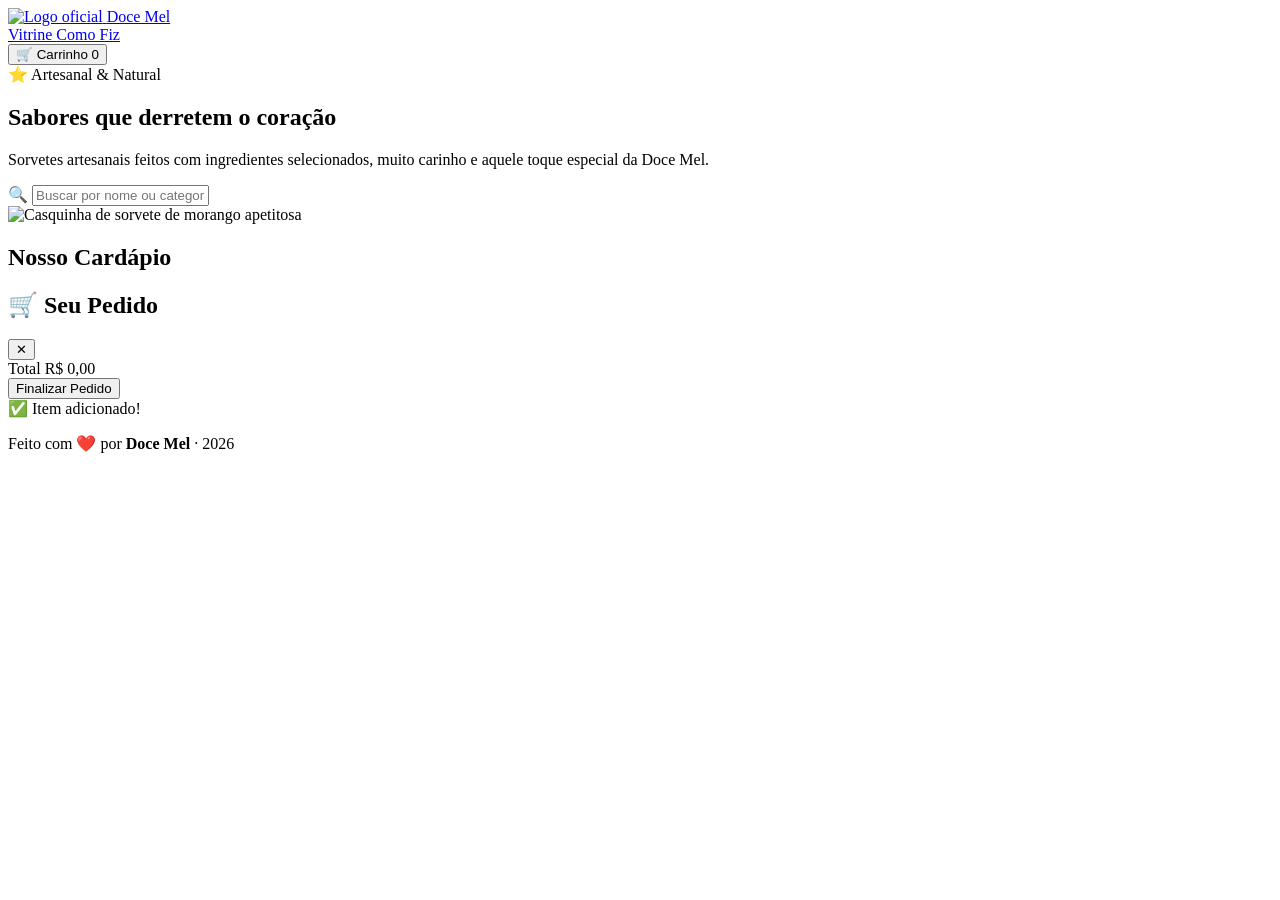
==== index.html @ 86a4ae75 "feature/ index html base do projeto de e-commerce da sorveteria" ====
<!DOCTYPE html>
<html lang="pt-BR">

<head>
  <meta charset="UTF-8" />
  <meta name="viewport" content="width=device-width, initial-scale=1.0" />

  <!-- SEO Meta Tags -->
  <title>Doce Mel — Sorveteria Artesanal | Sabores que Encantam</title>
  <meta name="description"
    content="Descubra os sorvetes artesanais da Doce Mel. Casquinhas, sundaes, milkshakes e muito mais. Feitos com ingredientes selecionados e muito carinho." />
  <meta name="keywords" content="sorveteria, sorvete artesanal, doce mel, casquinha, sundae, milkshake, picolé" />
  <meta name="author" content="Doce Mel Sorveteria" />

  <!-- Open Graph -->
  <meta property="og:title" content="Doce Mel — Sorveteria Artesanal" />
  <meta property="og:description" content="Sorvetes artesanais feitos com amor. Conheça nosso cardápio!" />
  <meta property="og:type" content="website" />

  <!-- Favicon -->
  <link rel="icon"
    href="data:image/svg+xml,<svg xmlns='http://www.w3.org/2000/svg' viewBox='0 0 100 100'><text y='.9em' font-size='90'>🍦</text></svg>" />

  <!-- Folha de estilos -->
  <link rel="stylesheet" href="style.css" />
</head>

<body>
  <!-- ========================================================
       HEADER — Branco puro, nav em texto simples, CTA destacado
       ======================================================== -->
  <header class="header" id="header">
    <div class="header__container">
      <!-- Logo vermelho bold -->
      <a href="index.html" class="header__logo" id="logo">
        <span class="header__logo-icon">
          <img src="images/Logo.png" alt="Logo oficial" class="header__logo-image" />
        </span>
        Doce Mel
      </a>

      <!-- Nav + Carrinho -->
      <div class="header__right">
        <nav class="header__nav" id="main-nav" aria-label="Navegação principal">
          <a href="index.html" class="header__nav-link header__nav-link--active" id="nav-vitrine">
            Vitrine
          </a>
          <a href="como-fiz.html" class="header__nav-link" id="nav-como-fiz">
            Como Fiz
          </a>
        </nav>

        <!-- Botão do carrinho como principal CTA (Estilo Outline) -->
        <button class="cart-btn" id="cart-btn" aria-label="Abrir carrinho de compras">
          <span class="cart-btn__icon">🛒</span>
          <span>Carrinho</span>
          <span class="cart-btn__badge" id="cart-badge">0</span>
        </button>
      </div>
    </div>
  </header>

  <main>
    <!-- ========================================================
         HERO — Split Layout, Título todo vermelho, Foco no Produto
         ======================================================== -->
    <section class="hero" id="hero">
      <div class="hero__content">
        <div class="hero__badge">
          ⭐ Artesanal & Natural
        </div>

        <!-- Título principal totalmente vermelho (Contraste alto) -->
        <h1 class="hero__titulo">
          Sabores que derretem o coração
        </h1>

        <p class="hero__subtitulo">
          Sorvetes artesanais feitos com ingredientes selecionados,
          muito carinho e aquele toque especial da Doce Mel.
        </p>
        
        <!-- BUSCA movida para a Hero Section (à esquerda) -->
        <div class="busca__wrapper">
          <span class="busca__icone" aria-hidden="true">🔍</span>
          <input
            type="text"
            id="search-input"
            class="busca__input"
            placeholder="Buscar por nome ou categoria..."
            aria-label="Buscar produtos por nome ou categoria"
            autocomplete="off"
          />
        </div>
      </div>
      
      <!-- Área visual da direita (PNG Transparente de Alta Qualidade) -->
      <div class="hero__image-container">
        <img 
          src="images/casquinhaBase.jpg" 
          alt="Casquinha de sorvete de morango apetitosa" 
          class="hero__image"
        />
      </div>
    </section>

    <!-- ========================================================
         PRODUTOS — Grid dinâmico (JS injeta aqui)
         ======================================================== -->
    <section class="produtos" id="products-section">
      <h2 class="produtos__titulo-secao">
        Nosso <span>Cardápio</span>
      </h2>
      <div id="products-grid">
        <!-- Produtos injetados pelo script.js -->
      </div>
    </section>
  </main>

  <!-- ========================================================
       CARRINHO LATERAL (Drawer)
       ======================================================== -->
  <div class="cart-overlay" id="cart-overlay"></div>

  <aside class="cart-drawer" id="cart-drawer" aria-label="Carrinho de compras">
    <div class="cart-drawer__header">
      <h2 class="cart-drawer__titulo">🛒 Seu Pedido</h2>
      <button class="cart-drawer__fechar" id="cart-close" aria-label="Fechar carrinho">✕</button>
    </div>

    <div class="cart-drawer__items" id="cart-items"></div>

    <div class="cart-drawer__footer" id="cart-footer">
      <div class="cart-drawer__total">
        <span class="cart-drawer__total-label">Total</span>
        <span class="cart-drawer__total-valor" id="cart-total">R$ 0,00</span>
      </div>
      <button class="cart-drawer__checkout" id="cart-checkout">
        Finalizar Pedido
      </button>
    </div>
  </aside>

  <!-- Toast -->
  <div class="toast" id="toast" aria-live="polite">
    <span class="toast__emoji">✅</span>
    <span id="toast-message">Item adicionado!</span>
  </div>

  <!-- ========================================================
       FOOTER
       ======================================================== -->
  <footer class="footer" id="footer">
    <p class="footer__texto">
      Feito com <span class="footer__emoji">❤️</span> por
      <strong>Doce Mel</strong> · 2026
    </p>
  </footer>

  <script src="script.js" defer></script>
</body>

</html>
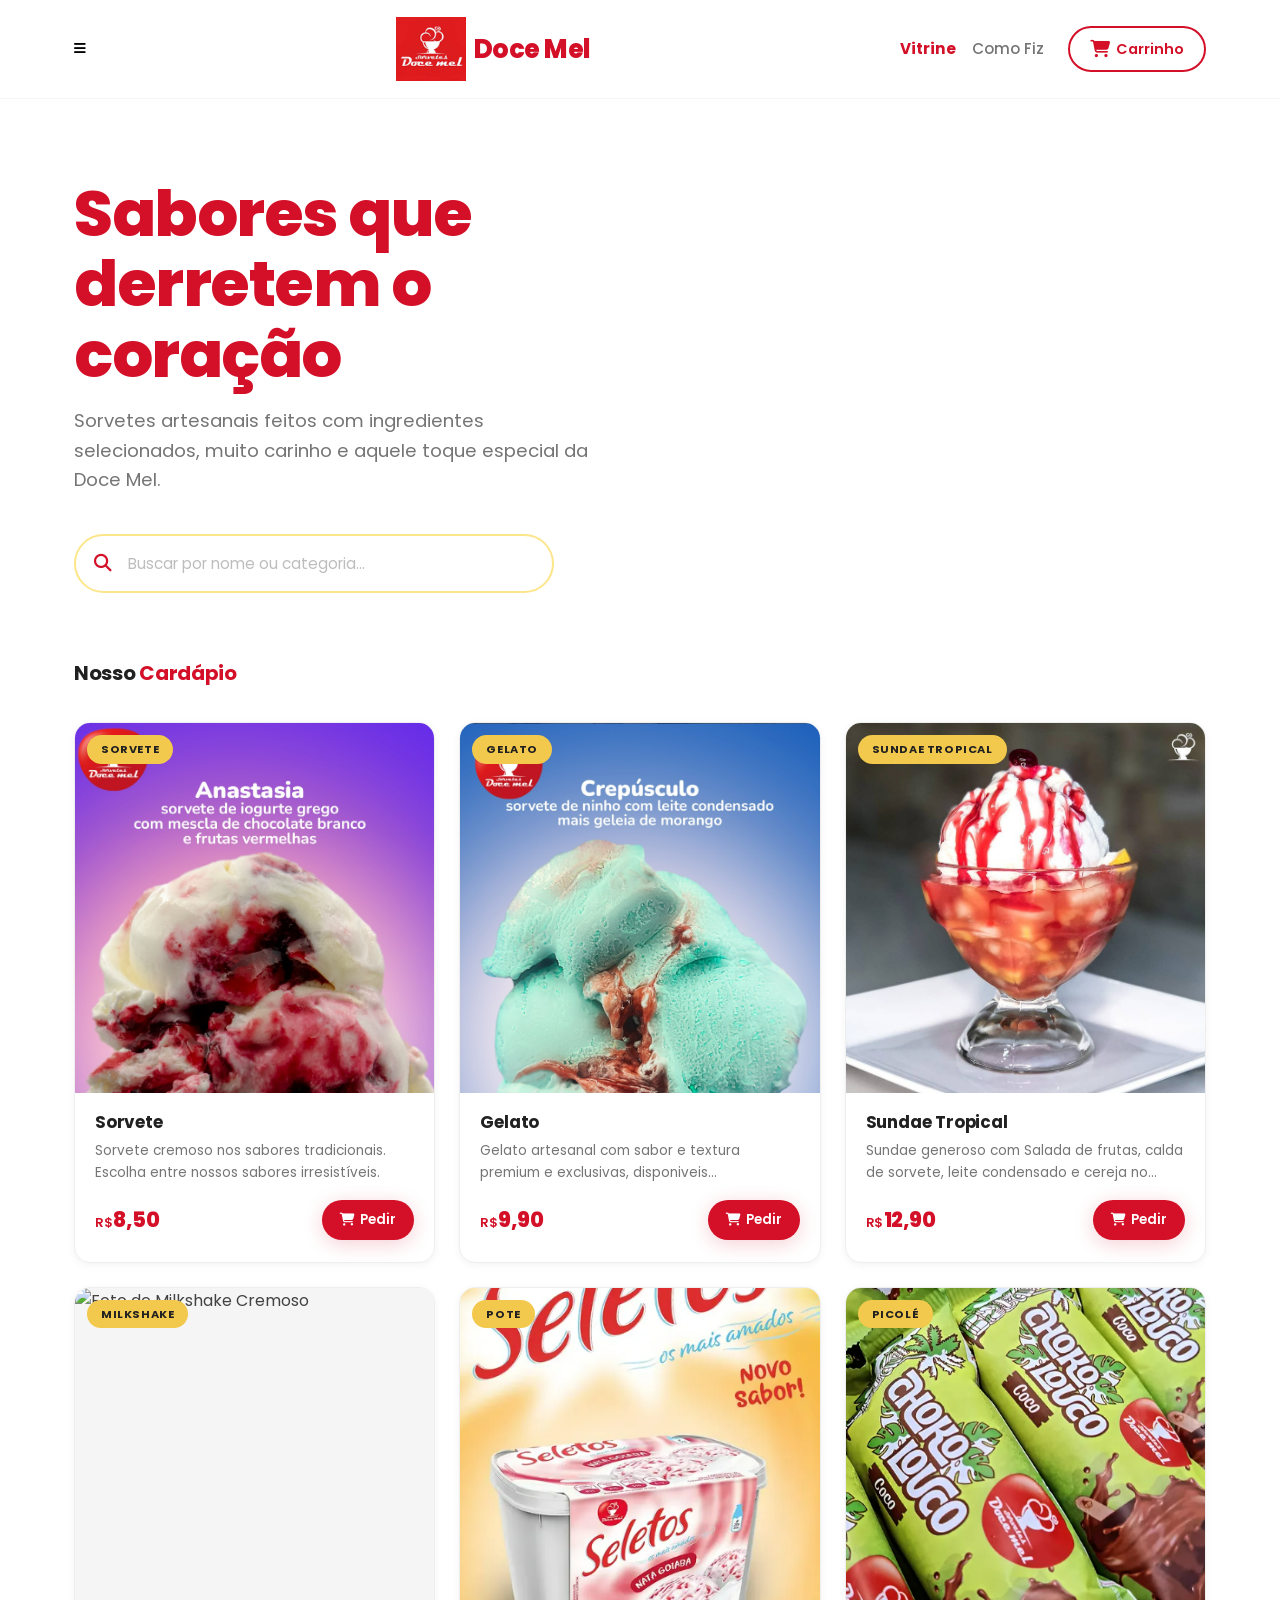
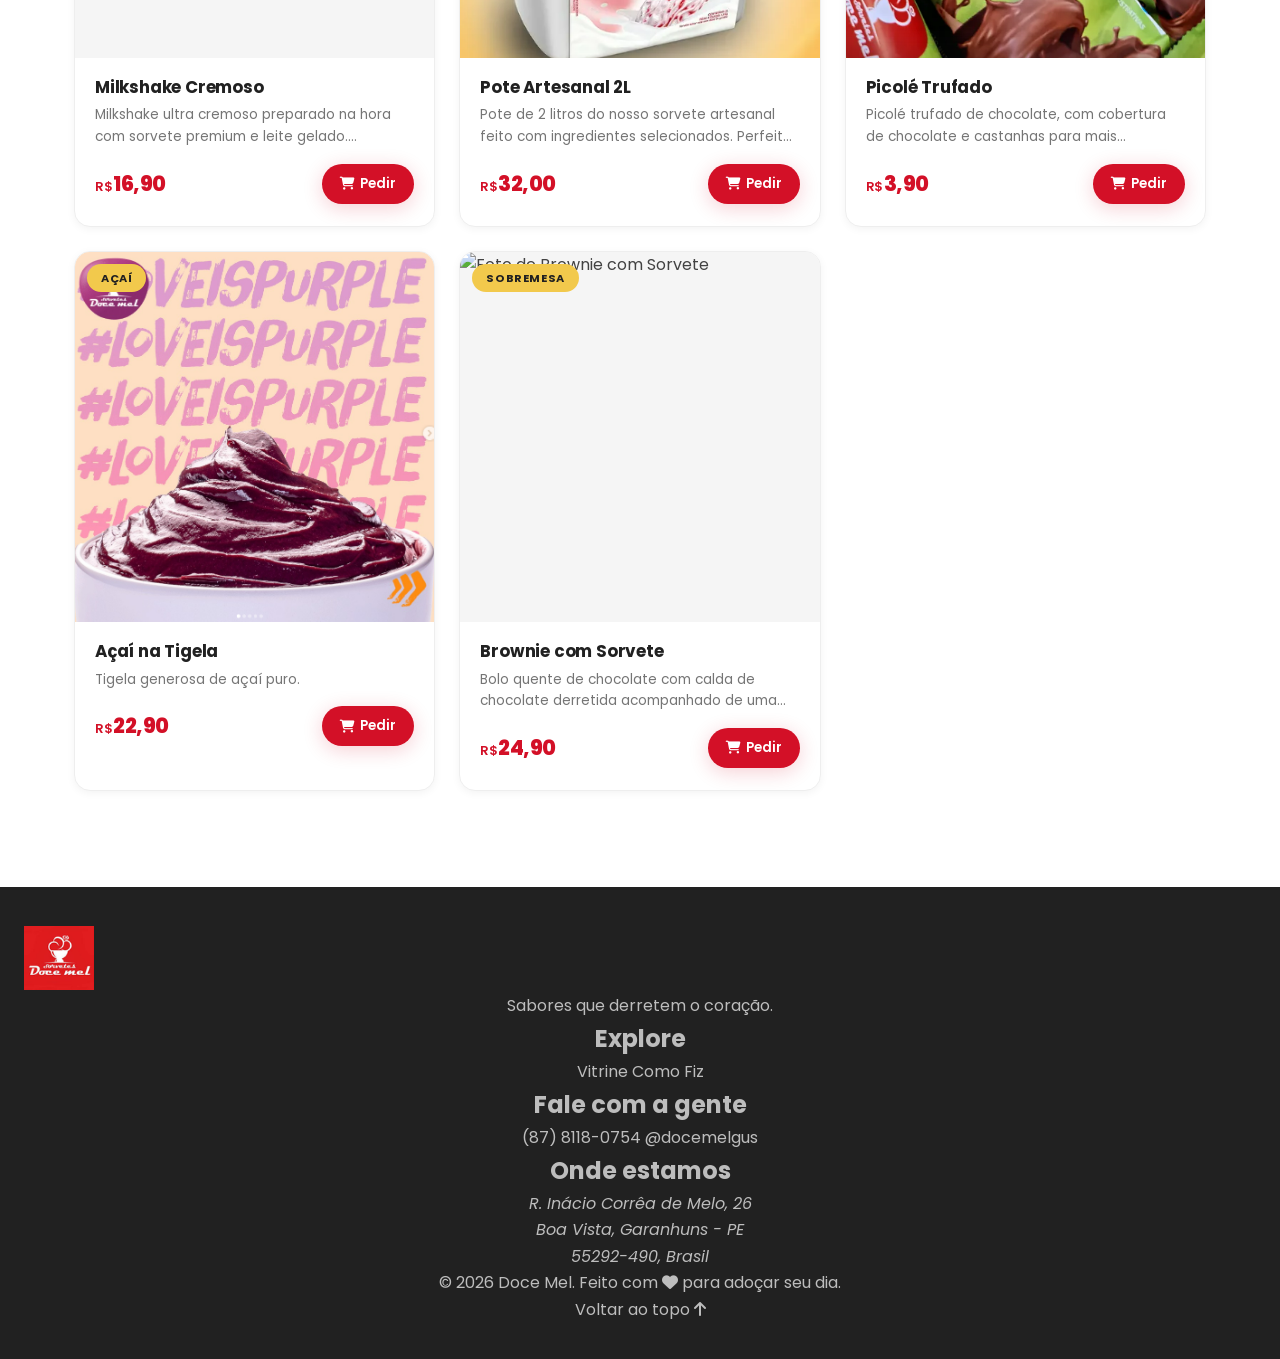
==== commit d3da9e51: "atualziando footer e header" ====
--- a/index.html
+++ b/index.html
@@ -6,7 +6,7 @@
   <meta name="viewport" content="width=device-width, initial-scale=1.0" />
 
   <!-- SEO Meta Tags -->
-  <title>Doce Mel — Sorveteria Artesanal | Sabores que Encantam</title>
+  <title>Doce Mel Sorveteria</title>
   <meta name="description"
     content="Descubra os sorvetes artesanais da Doce Mel. Casquinhas, sundaes, milkshakes e muito mais. Feitos com ingredientes selecionados e muito carinho." />
   <meta name="keywords" content="sorveteria, sorvete artesanal, doce mel, casquinha, sundae, milkshake, picolé" />
@@ -17,9 +17,10 @@
   <meta property="og:description" content="Sorvetes artesanais feitos com amor. Conheça nosso cardápio!" />
   <meta property="og:type" content="website" />
 
+  
   <!-- Favicon -->
-  <link rel="icon"
-    href="data:image/svg+xml,<svg xmlns='http://www.w3.org/2000/svg' viewBox='0 0 100 100'><text y='.9em' font-size='90'>🍦</text></svg>" />
+  <link rel="icon" type="image/png" href="images/Logo.png" />
+  <link rel="stylesheet" href="https://cdnjs.cloudflare.com/ajax/libs/font-awesome/6.5.2/css/all.min.css" />
 
   <!-- Folha de estilos -->
   <link rel="stylesheet" href="style.css" />
@@ -31,6 +32,9 @@
        ======================================================== -->
   <header class="header" id="header">
     <div class="header__container">
+      <button class="menu-toggle" id="menu-toggle" type="button" aria-label="Abrir menu" aria-expanded="false" aria-controls="main-nav">
+        <i class="fa-solid fa-bars" aria-hidden="true"></i>
+      </button>
       <!-- Logo vermelho bold -->
       <a href="index.html" class="header__logo" id="logo">
         <span class="header__logo-icon">
@@ -52,7 +56,7 @@
 
         <!-- Botão do carrinho como principal CTA (Estilo Outline) -->
         <button class="cart-btn" id="cart-btn" aria-label="Abrir carrinho de compras">
-          <span class="cart-btn__icon">🛒</span>
+          <span class="cart-btn__icon" aria-hidden="true"><i class="fa-solid fa-cart-shopping"></i></span>
           <span>Carrinho</span>
           <span class="cart-btn__badge" id="cart-badge">0</span>
         </button>
@@ -66,9 +70,7 @@
          ======================================================== -->
     <section class="hero" id="hero">
       <div class="hero__content">
-        <div class="hero__badge">
-          ⭐ Artesanal & Natural
-        </div>
+        
 
         <!-- Título principal totalmente vermelho (Contraste alto) -->
         <h1 class="hero__titulo">
@@ -82,7 +84,7 @@
         
         <!-- BUSCA movida para a Hero Section (à esquerda) -->
         <div class="busca__wrapper">
-          <span class="busca__icone" aria-hidden="true">🔍</span>
+          <span class="busca__icone" aria-hidden="true"><i class="fa-solid fa-magnifying-glass"></i></span>
           <input
             type="text"
             id="search-input"
@@ -96,11 +98,9 @@
       
       <!-- Área visual da direita (PNG Transparente de Alta Qualidade) -->
       <div class="hero__image-container">
-        <img 
-          src="images/casquinhaBase.jpg" 
-          alt="Casquinha de sorvete de morango apetitosa" 
-          class="hero__image"
-        />
+        <video autoplay muted loop playsinline class="hero__video" id="hero-video">
+          <source src="videos/HeroVideo.mp4" type="video/mp4" />
+         
       </div>
     </section>
 
@@ -124,8 +124,8 @@
 
   <aside class="cart-drawer" id="cart-drawer" aria-label="Carrinho de compras">
     <div class="cart-drawer__header">
-      <h2 class="cart-drawer__titulo">🛒 Seu Pedido</h2>
-      <button class="cart-drawer__fechar" id="cart-close" aria-label="Fechar carrinho">✕</button>
+      <h2 class="cart-drawer__titulo"><i class="fa-solid fa-cart-shopping" aria-hidden="true"></i> Seu Pedido</h2>
+      <button class="cart-drawer__fechar" id="cart-close" aria-label="Fechar carrinho"><i class="fa-solid fa-xmark" aria-hidden="true"></i></button>
     </div>
 
     <div class="cart-drawer__items" id="cart-items"></div>
@@ -143,7 +143,7 @@
 
   <!-- Toast -->
   <div class="toast" id="toast" aria-live="polite">
-    <span class="toast__emoji">✅</span>
+    <span class="toast__emoji" aria-hidden="true"><i class="fa-solid fa-circle-check"></i></span>
     <span id="toast-message">Item adicionado!</span>
   </div>
 
@@ -151,13 +151,37 @@
        FOOTER
        ======================================================== -->
   <footer class="footer" id="footer">
-    <p class="footer__texto">
-      Feito com <span class="footer__emoji">❤️</span> por
-      <strong>Doce Mel</strong> · 2026
-    </p>
+    <div class="footer__container">
+      <div class="footer__brand">
+        <a href="index.html" class="footer__logo"><span class="header__logo-icon">
+          <img src="images/Logo.png" alt="Logo oficial" class="header__logo-image" />
+        </span></a>
+        <p class="footer__tagline">Sabores que derretem o coração.</p>
+      </div>
+      <div class="footer__column">
+        <h2 class="footer__heading">Explore</h2>
+        <a href="index.html" class="footer__link">Vitrine</a>
+        <a href="como-fiz.html" class="footer__link">Como Fiz</a>
+      </div>
+      <div class="footer__column">
+        <h2 class="footer__heading">Fale com a gente</h2>
+        <a href="tel:+558781180754" class="footer__link">(87) 8118-0754</a>
+        <a href="https://www.instagram.com/docemelgus/" class="footer__link" target="_blank" rel="noopener noreferrer">@docemelgus</a>
+      </div>
+      <div class="footer__column footer__column--address">
+        <h2 class="footer__heading">Onde estamos</h2>
+        <address class="footer__address">R. Inácio Corrêa de Melo, 26<br />Boa Vista, Garanhuns - PE<br />55292-490, Brasil</address>
+      </div>
+    </div>
+    <div class="footer__bottom">
+      <p>© 2026 Doce Mel. Feito com <span class="footer__emoji" aria-hidden="true"><i class="fa-solid fa-heart"></i></span> para adoçar seu dia.</p>
+      <a href="#header" class="footer__back-top">Voltar ao topo <i class="fa-solid fa-arrow-up" aria-hidden="true"></i></a>
+    </div>
   </footer>
 
   <script src="script.js" defer></script>
+  <script src="menu.js" defer></script>
+  <script src="scroll.js" defer></script>
 </body>
 
 </html>
--- a/style.css
+++ b/style.css
@@ -0,0 +1,1088 @@
+/* ============================================================
+   DOCE MEL — Sorveteria E-commerce
+   Design System: Clean Moderno & Gourmet
+   Paleta: Branco puro · Vermelho vibrante · Amarelo dourado
+   ============================================================ */
+
+/* --- Fonte geométrica moderna via Google Fonts --- */
+@import url('https://fonts.googleapis.com/css2?family=Poppins:wght@300;400;500;600;700;800&display=swap');
+
+/* ============================================================
+   1. DESIGN TOKENS
+   ============================================================ */
+:root {
+  /* Vermelho — cor principal */
+  --red-50:  #fef2f2;
+  --red-100: #fee2e2;
+  --red-200: #fecaca;
+  --red-300: #f87171;
+  --red-400: #ef4444;
+  --red-500: #D31027; /* Vermelho Vibrante/Profundo */
+  --red-600: #C01313;
+  --red-700: #a01010;
+  --red-800: #7f0d0d;
+
+  /* Amarelo dourado — acento mínimo */
+  --gold-100: #fff9e6;
+  --gold-200: #fef0c7;
+  --gold-300: #fde68a;
+  --gold-400: #F2C94C; /* Amarelo Dourado */
+  --gold-500: #e6b800;
+
+  /* Neutros */
+  --white:    #FFFFFF;
+  --gray-50:  #FAFAFA;
+  --gray-100: #F5F5F5;
+  --gray-200: #EEEEEE;
+  --gray-300: #E0E0E0;
+  --gray-400: #BDBDBD;
+  --gray-500: #9E9E9E;
+  --gray-600: #757575;
+  --gray-700: #616161;
+  --gray-800: #424242;
+  --gray-900: #212121;
+
+  /* Tipografia */
+  --font: 'Poppins', sans-serif;
+
+  /* Sombras */
+  --shadow-xs:   0 1px 3px rgba(0, 0, 0, 0.04);
+  --shadow-sm:   0 2px 8px rgba(0, 0, 0, 0.05);
+  --shadow-md:   0 4px 16px rgba(0, 0, 0, 0.07);
+  --shadow-lg:   0 8px 32px rgba(0, 0, 0, 0.08);
+  --shadow-xl:   0 16px 48px rgba(0, 0, 0, 0.10);
+  --shadow-red:  0 4px 20px rgba(211, 16, 39, 0.20);
+  --shadow-red-hover: 0 8px 28px rgba(211, 16, 39, 0.30);
+
+  /* Raios */
+  --r-sm:   8px;
+  --r-md:   12px;
+  --r-lg:   16px;
+  --r-xl:   24px;
+  --r-pill: 9999px;
+
+  /* Transições */
+  --ease:      0.25s cubic-bezier(0.4, 0, 0.2, 1);
+  --ease-out:  0.35s cubic-bezier(0.22, 1, 0.36, 1);
+  --ease-spring: 0.4s cubic-bezier(0.34, 1.56, 0.64, 1);
+
+  /* Layout */
+  --max-w: 1180px;
+  --px:    24px;
+}
+
+/* ============================================================
+   2. RESET
+   ============================================================ */
+*, *::before, *::after {
+  margin: 0;
+  padding: 0;
+  box-sizing: border-box;
+}
+
+html {
+  scroll-behavior: smooth;
+  font-size: 16px;
+}
+
+body {
+  font-family: var(--font);
+  background: var(--white);
+  color: var(--gray-800);
+  line-height: 1.65;
+  -webkit-font-smoothing: antialiased;
+  -moz-osx-font-smoothing: grayscale;
+  overflow-x: hidden;
+}
+
+img { max-width: 100%; display: block; }
+a   { text-decoration: none; color: inherit; }
+ul  { list-style: none; }
+button {
+  font-family: var(--font);
+  cursor: pointer;
+  border: none;
+  background: none;
+}
+
+/* ============================================================
+   3. HEADER
+   ============================================================ */
+.header {
+  position: sticky;
+  top: 0;
+  z-index: 100;
+  background: var(--white);
+  border-bottom: 1px solid var(--gray-100);
+}
+
+.header__container {
+  max-width: var(--max-w);
+  margin: 0 auto;
+  padding: 14px var(--px);
+  display: flex;
+  align-items: center;
+  justify-content: space-between;
+}
+
+/* Logo */
+.header__logo {
+  display: flex;
+  align-items: center;
+  gap: 8px;
+  font-size: 1.6rem;
+  font-weight: 800;
+  color: var(--red-500);
+  letter-spacing: -0.5px;
+  transition: opacity var(--ease);
+}
+.header__logo-image {
+  width: 70px;
+  height: 70px;
+  object-fit: contain;
+}
+
+.header__logo:hover {
+  opacity: 0.85;
+}
+
+.header__logo-icon {
+  font-size: 1.8rem;
+}
+
+/* Área direita (Nav + Carrinho) */
+.header__right {
+  display: flex;
+  align-items: center;
+  gap: 24px;
+}
+
+/* Nav — Links de texto simples */
+.header__nav {
+  display: flex;
+  align-items: center;
+  gap: 16px;
+}
+
+.header__nav-link {
+  font-size: 0.95rem;
+  font-weight: 500;
+  color: var(--gray-600);
+  transition: color var(--ease);
+}
+
+.header__nav-link:hover {
+  color: var(--red-500);
+}
+
+.header__nav-link--active {
+  color: var(--red-500);
+  font-weight: 700;
+}
+
+/* Botão Carrinho — CTA Outline (Borda vermelha, Fundo branco, Texto vermelho) */
+.cart-btn {
+  position: relative;
+  display: flex;
+  align-items: center;
+  gap: 6px;
+  padding: 8px 20px;
+  background: var(--white);
+  color: var(--red-500);
+  font-size: 0.9rem;
+  font-weight: 600;
+  border: 2px solid var(--red-500);
+  border-radius: var(--r-pill);
+  transition: background var(--ease), color var(--ease), transform var(--ease);
+}
+
+.cart-btn:hover {
+  background: var(--red-50);
+  transform: translateY(-1px);
+}
+
+.cart-btn__icon {
+  font-size: 1.1rem;
+}
+
+.cart-btn__badge {
+  position: absolute;
+  top: -8px;
+  right: -8px;
+  min-width: 22px;
+  height: 22px;
+  padding: 0 6px;
+  display: flex;
+  align-items: center;
+  justify-content: center;
+  background: var(--gold-400);
+  color: var(--gray-900);
+  font-size: 0.72rem;
+  font-weight: 700;
+  border-radius: var(--r-pill);
+  border: 2px solid var(--white);
+  transform: scale(0);
+  transition: transform var(--ease-spring);
+}
+
+.cart-btn__badge--visible {
+  transform: scale(1);
+}
+
+@keyframes cartBounce {
+  0%, 100% { transform: scale(1); }
+  30% { transform: scale(1.15); }
+  60% { transform: scale(0.95); }
+}
+
+.cart-btn--bounce {
+  animation: cartBounce 0.35s ease;
+}
+
+/* ============================================================
+   4. HERO SECTION (SPLIT LAYOUT)
+   ============================================================ */
+.hero {
+  max-width: var(--max-w);
+  margin: 0 auto;
+  padding: 80px var(--px) 64px;
+  display: flex;
+  align-items: center;
+  justify-content: space-between;
+  gap: 48px;
+}
+
+/* Coluna Esquerda: Textos e Busca */
+.hero__content {
+  flex: 1;
+  max-width: 540px;
+  text-align: left;
+}
+
+.hero__badge {
+  display: inline-flex;
+  align-items: center;
+  gap: 6px;
+  padding: 6px 16px;
+  background: var(--gold-100);
+  border: 1px solid var(--gold-300);
+  border-radius: var(--r-pill);
+  font-size: 0.85rem;
+  font-weight: 600;
+  color: var(--gold-500);
+  margin-bottom: 20px;
+  animation: fadeIn 0.5s ease-out;
+}
+
+/* Título Totalmente Vermelho (Alto contraste) */
+.hero__titulo {
+  font-size: clamp(2.8rem, 5vw, 4.2rem);
+  font-weight: 800;
+  line-height: 1.1;
+  color: var(--red-500); 
+  letter-spacing: -1.5px;
+  margin-bottom: 16px;
+  animation: fadeInUp 0.6s ease-out 0.1s both;
+}
+
+.hero__subtitulo {
+  font-size: clamp(1rem, 1.8vw, 1.15rem);
+  font-weight: 400;
+  color: var(--gray-600);
+  line-height: 1.6;
+  margin-bottom: 40px;
+  animation: fadeInUp 0.6s ease-out 0.25s both;
+}
+
+/* Barra de Busca movida para dentro do Hero */
+.busca__wrapper {
+  position: relative;
+  width: 100%;
+  max-width: 480px;
+  animation: fadeInUp 0.5s ease-out 0.35s both;
+}
+
+.busca__icone {
+  position: absolute;
+  left: 20px;
+  top: 50%;
+  transform: translateY(-50%);
+  font-size: 1.1rem;
+  color: var(--red-500); /* Ícone de lupa vermelho */
+  pointer-events: none;
+  transition: color var(--ease);
+}
+
+.busca__input {
+  width: 100%;
+  padding: 16px 20px 16px 52px;
+  border: 2px solid var(--gold-300); /* Amarelo muito sutil no estado normal */
+  border-radius: var(--r-pill);
+  font-family: var(--font);
+  font-size: 0.95rem;
+  font-weight: 400;
+  color: var(--gray-800);
+  background: var(--white);
+  transition: border-color var(--ease), box-shadow var(--ease);
+  outline: none;
+}
+
+.busca__input::placeholder {
+  color: var(--gray-400);
+}
+
+/* Focus da Busca: Borda fica vermelha principal */
+.busca__input:focus {
+  border-color: var(--red-500);
+  box-shadow: 0 0 0 4px rgba(211, 16, 39, 0.08);
+}
+
+/* Coluna Direita: Imagem de Produto (Apetite Visual) */
+.hero__image-container {
+  flex: 1;
+  display: flex;
+  justify-content: flex-end;
+  align-items: center;
+  animation: fadeIn 0.8s ease-out 0.2s both;
+}
+
+.hero__image {
+  max-width: 100%;
+  height: auto;
+  max-height: 500px;
+  object-fit: contain;
+  /* Drop-shadow para PNG transparente */
+  filter: drop-shadow(0 20px 30px rgba(0,0,0,0.15));
+}
+
+@keyframes fadeIn {
+  from { opacity: 0; }
+  to   { opacity: 1; }
+}
+
+@keyframes fadeInUp {
+  from { opacity: 0; transform: translateY(16px); }
+  to   { opacity: 1; transform: translateY(0); }
+}
+
+/* ============================================================
+   5. GRID DE PRODUTOS
+   ============================================================ */
+.produtos {
+  max-width: var(--max-w);
+  margin: 0 auto;
+  padding: 0 var(--px) 96px;
+}
+
+.produtos__titulo-secao {
+  font-size: 1.25rem;
+  font-weight: 700;
+  color: var(--gray-900);
+  margin-bottom: 32px;
+  letter-spacing: -0.3px;
+}
+
+.produtos__titulo-secao span {
+  color: var(--red-500);
+}
+
+#products-grid {
+  display: grid;
+  grid-template-columns: repeat(auto-fill, minmax(270px, 1fr));
+  gap: 24px;
+}
+
+/* ============================================================
+   6. CARD DE PRODUTO
+   ============================================================ */
+.card {
+  background: var(--white);
+  border-radius: var(--r-lg);
+  overflow: hidden;
+  border: 1px solid var(--gray-200);
+  box-shadow: var(--shadow-sm);
+  transition: transform var(--ease-out), box-shadow var(--ease-out), border-color var(--ease);
+  cursor: default;
+  animation: fadeInCard 0.45s ease-out both;
+  animation-delay: var(--delay, 0s);
+}
+
+@keyframes fadeInCard {
+  from { opacity: 0; transform: translateY(24px); }
+  to   { opacity: 1; transform: translateY(0); }
+}
+
+.card:hover {
+  transform: translateY(-6px);
+  box-shadow: var(--shadow-lg);
+  border-color: var(--gray-300);
+}
+
+/* Imagem */
+.card__imagem-wrapper {
+  position: relative;
+  width: 100%;
+  height: 370px;
+  overflow: hidden;
+  background: var(--gray-100);
+}
+
+.card__imagem {
+  width: 100%;
+  height: 100%;
+  object-fit: cover;
+  transition: transform var(--ease-out);
+}
+
+.card:hover .card__imagem {
+  transform: scale(1.06);
+}
+
+/* Badge de categoria */
+.card__categoria {
+  position: absolute;
+  top: 12px;
+  left: 12px;
+  padding: 5px 14px;
+  background: var(--gold-400);
+  border-radius: var(--r-pill);
+  font-size: 0.7rem;
+  font-weight: 700;
+  color: var(--gray-900);
+  letter-spacing: 0.6px;
+  text-transform: uppercase;
+}
+
+/* Conteúdo */
+.card__conteudo {
+  padding: 18px 20px 22px;
+}
+
+.card__nome {
+  font-size: 1.05rem;
+  font-weight: 700;
+  color: var(--gray-900);
+  margin-bottom: 6px;
+  line-height: 1.35;
+  letter-spacing: -0.2px;
+}
+
+.card__descricao {
+  font-size: 0.85rem;
+  font-weight: 400;
+  color: var(--gray-600);
+  line-height: 1.6;
+  margin-bottom: 16px;
+  display: -webkit-box;
+  -webkit-line-clamp: 2;
+  -webkit-box-orient: vertical;
+  overflow: hidden;
+}
+
+/* Rodapé: preço + botão */
+.card__rodape {
+  display: flex;
+  align-items: center;
+  justify-content: space-between;
+}
+
+.card__preco {
+  font-size: 1.3rem;
+  font-weight: 800;
+  color: var(--red-500);
+  letter-spacing: -0.5px;
+}
+
+.card__preco-cifrao {
+  font-size: 0.8rem;
+  font-weight: 600;
+  margin-right: 1px;
+}
+
+/* Botão Adicionar (Fundo vermelho, texto branco) */
+.card__botao {
+  display: inline-flex;
+  align-items: center;
+  gap: 5px;
+  padding: 10px 18px;
+  background: var(--red-500);
+  color: var(--white);
+  font-size: 0.82rem;
+  font-weight: 600;
+  border-radius: var(--r-pill);
+  cursor: pointer;
+  transition: background var(--ease), transform var(--ease), box-shadow var(--ease);
+  box-shadow: var(--shadow-red);
+}
+
+.card__botao:hover {
+  background: var(--red-600); /* Vermelho mais escuro no :hover */
+  transform: translateY(-1px);
+  box-shadow: var(--shadow-red-hover);
+}
+
+.card__botao:active {
+  transform: translateY(0);
+}
+
+.card__botao--added {
+  background: var(--gold-400) !important;
+  color: var(--gray-900) !important;
+  box-shadow: 0 4px 14px rgba(242, 201, 76, 0.35) !important;
+}
+
+/* ============================================================
+   7. ESTADO VAZIO
+   ============================================================ */
+.vazio {
+  grid-column: 1 / -1;
+  text-align: center;
+  padding: 72px 20px;
+  animation: fadeInUp 0.4s ease-out;
+}
+
+.vazio__icone {
+  font-size: 3.5rem;
+  margin-bottom: 16px;
+}
+
+.vazio__titulo {
+  font-size: 1.2rem;
+  font-weight: 700;
+  color: var(--gray-800);
+  margin-bottom: 6px;
+}
+
+.vazio__texto {
+  font-size: 0.95rem;
+  color: var(--gray-500);
+  font-weight: 400;
+}
+
+/* ============================================================
+   8. CARRINHO LATERAL (Drawer)
+   ============================================================ */
+.cart-overlay {
+  position: fixed;
+  inset: 0;
+  z-index: 200;
+  background: rgba(33, 33, 33, 0.45);
+  backdrop-filter: blur(6px);
+  opacity: 0;
+  visibility: hidden;
+  transition: opacity var(--ease-out), visibility var(--ease-out);
+}
+
+.cart-overlay--open {
+  opacity: 1;
+  visibility: visible;
+}
+
+.cart-drawer {
+  position: fixed;
+  top: 0;
+  right: 0;
+  z-index: 201;
+  width: 400px;
+  max-width: 92vw;
+  height: 100vh;
+  background: var(--white);
+  border-left: 1px solid var(--gray-200);
+  display: flex;
+  flex-direction: column;
+  transform: translateX(100%);
+  transition: transform var(--ease-out);
+}
+
+.cart-drawer--open {
+  transform: translateX(0);
+}
+
+.cart-drawer__header {
+  display: flex;
+  align-items: center;
+  justify-content: space-between;
+  padding: 20px 24px;
+  border-bottom: 1px solid var(--gray-200);
+}
+
+.cart-drawer__titulo {
+  font-size: 1.15rem;
+  font-weight: 700;
+  color: var(--gray-900);
+}
+
+.cart-drawer__fechar {
+  width: 36px;
+  height: 36px;
+  display: flex;
+  align-items: center;
+  justify-content: center;
+  font-size: 1.1rem;
+  color: var(--gray-500);
+  background: var(--gray-100);
+  border-radius: var(--r-pill);
+  transition: background var(--ease), color var(--ease), transform var(--ease);
+}
+
+.cart-drawer__fechar:hover {
+  background: var(--red-50);
+  color: var(--red-500);
+  transform: rotate(90deg);
+}
+
+.cart-drawer__items {
+  flex: 1;
+  overflow-y: auto;
+  padding: 12px 24px;
+}
+
+.cart-drawer__vazio {
+  text-align: center;
+  padding: 56px 16px;
+}
+
+.cart-drawer__vazio-icone {
+  font-size: 3rem;
+  margin-bottom: 12px;
+  opacity: 0.5;
+}
+
+.cart-drawer__vazio-texto {
+  font-size: 0.95rem;
+  color: var(--gray-500);
+  line-height: 1.6;
+}
+
+.cart-item {
+  display: flex;
+  align-items: center;
+  gap: 12px;
+  padding: 14px 0;
+  border-bottom: 1px solid var(--gray-100);
+  animation: fadeInUp 0.3s ease-out;
+}
+
+.cart-item__imagem {
+  width: 56px;
+  height: 56px;
+  border-radius: var(--r-sm);
+  object-fit: cover;
+  flex-shrink: 0;
+}
+
+.cart-item__info {
+  flex: 1;
+  min-width: 0;
+}
+
+.cart-item__nome {
+  font-size: 0.9rem;
+  font-weight: 600;
+  color: var(--gray-800);
+  white-space: nowrap;
+  overflow: hidden;
+  text-overflow: ellipsis;
+}
+
+.cart-item__preco {
+  font-size: 0.85rem;
+  font-weight: 600;
+  color: var(--red-500);
+  margin-top: 2px;
+}
+
+.cart-item__controles {
+  display: flex;
+  align-items: center;
+  gap: 6px;
+  flex-shrink: 0;
+}
+
+.cart-item__qty-btn {
+  width: 30px;
+  height: 30px;
+  display: flex;
+  align-items: center;
+  justify-content: center;
+  font-size: 0.95rem;
+  font-weight: 700;
+  color: var(--gray-700);
+  background: var(--gray-100);
+  border-radius: var(--r-pill);
+  transition: background var(--ease), color var(--ease);
+}
+
+.cart-item__qty-btn:hover {
+  background: var(--red-100);
+  color: var(--red-600);
+}
+
+.cart-item__qty {
+  font-size: 0.9rem;
+  font-weight: 700;
+  color: var(--gray-900);
+  min-width: 18px;
+  text-align: center;
+}
+
+.cart-item__remover {
+  width: 30px;
+  height: 30px;
+  display: flex;
+  align-items: center;
+  justify-content: center;
+  font-size: 0.85rem;
+  color: var(--gray-400);
+  border-radius: var(--r-pill);
+  transition: background var(--ease), color var(--ease);
+  flex-shrink: 0;
+}
+
+.cart-item__remover:hover {
+  background: var(--red-50);
+  color: var(--red-500);
+}
+
+.cart-drawer__footer {
+  padding: 18px 24px 22px;
+  border-top: 1px solid var(--gray-200);
+}
+
+.cart-drawer__total {
+  display: flex;
+  align-items: center;
+  justify-content: space-between;
+  margin-bottom: 14px;
+}
+
+.cart-drawer__total-label {
+  font-size: 0.95rem;
+  font-weight: 500;
+  color: var(--gray-600);
+}
+
+.cart-drawer__total-valor {
+  font-size: 1.4rem;
+  font-weight: 800;
+  color: var(--red-500);
+  letter-spacing: -0.5px;
+}
+
+.cart-drawer__checkout {
+  width: 100%;
+  padding: 14px;
+  background: var(--red-500);
+  color: var(--white);
+  font-size: 0.95rem;
+  font-weight: 700;
+  border-radius: var(--r-md);
+  transition: background var(--ease), transform var(--ease), box-shadow var(--ease);
+  box-shadow: var(--shadow-red);
+}
+
+.cart-drawer__checkout:hover {
+  background: var(--red-600);
+  transform: translateY(-1px);
+  box-shadow: var(--shadow-red-hover);
+}
+
+@keyframes slideOutRight {
+  to { opacity: 0; transform: translateX(24px); }
+}
+
+.cart-item--removing {
+  animation: slideOutRight 0.25s ease-out forwards;
+}
+
+/* ============================================================
+   9. TOAST
+   ============================================================ */
+.toast {
+  position: fixed;
+  bottom: 32px;
+  left: 50%;
+  transform: translateX(-50%) translateY(80px);
+  z-index: 300;
+  padding: 12px 24px;
+  background: var(--gray-900);
+  color: var(--white);
+  font-size: 0.9rem;
+  font-weight: 500;
+  border-radius: var(--r-pill);
+  box-shadow: var(--shadow-xl);
+  opacity: 0;
+  transition: transform var(--ease-spring), opacity 0.3s ease;
+  pointer-events: none;
+}
+
+.toast--show {
+  opacity: 1;
+  transform: translateX(-50%) translateY(0);
+}
+
+.toast__emoji {
+  margin-right: 6px;
+}
+
+/* ============================================================
+   10. FOOTER
+   ============================================================ */
+.footer {
+  background: var(--gray-900);
+  color: var(--gray-400);
+  text-align: center;
+  padding: 36px var(--px);
+}
+
+.footer__texto {
+  font-size: 0.88rem;
+  font-weight: 400;
+}
+
+.footer__texto strong {
+  color: var(--red-300);
+  font-weight: 600;
+}
+
+.footer__emoji {
+  display: inline-block;
+  animation: float 2.5s ease-in-out infinite;
+}
+
+/* ============================================================
+   11. PÁGINA "COMO FIZ"
+   ============================================================ */
+.como-fiz {
+  max-width: 740px;
+  margin: 0 auto;
+  padding: 72px var(--px) 96px;
+}
+
+.como-fiz__titulo {
+  font-size: clamp(2rem, 4vw, 2.8rem);
+  font-weight: 800;
+  color: var(--red-500);
+  margin-bottom: 16px;
+  letter-spacing: -1px;
+  line-height: 1.15;
+  animation: fadeInUp 0.5s ease-out;
+}
+
+.como-fiz__titulo-destaque {
+  color: var(--gold-400);
+}
+
+.como-fiz__descricao {
+  font-size: 1.05rem;
+  font-weight: 400;
+  color: var(--gray-600);
+  line-height: 1.75;
+  margin-bottom: 40px;
+  animation: fadeInUp 0.5s ease-out 0.1s both;
+}
+
+.como-fiz__descricao strong {
+  color: var(--gray-800);
+  font-weight: 600;
+}
+
+.como-fiz__descricao code {
+  background: var(--gray-100);
+  padding: 2px 8px;
+  border-radius: 4px;
+  font-size: 0.9em;
+  color: var(--red-500);
+}
+
+.como-fiz__video-wrapper {
+  position: relative;
+  width: 100%;
+  padding-bottom: 56.25%;
+  border-radius: var(--r-lg);
+  overflow: hidden;
+  border: 1px solid var(--gray-200);
+  background: var(--gray-100);
+  animation: fadeInUp 0.5s ease-out 0.2s both;
+}
+
+.como-fiz__video-wrapper iframe {
+  position: absolute;
+  top: 0;
+  left: 0;
+  width: 100%;
+  height: 100%;
+  border: none;
+}
+
+.como-fiz__techs {
+  display: flex;
+  flex-wrap: wrap;
+  gap: 10px;
+  margin-top: 36px;
+  animation: fadeInUp 0.5s ease-out 0.3s both;
+}
+
+.como-fiz__tech-tag {
+  padding: 7px 16px;
+  background: var(--white);
+  border: 1.5px solid var(--gray-200);
+  border-radius: var(--r-pill);
+  font-size: 0.8rem;
+  font-weight: 600;
+  color: var(--gray-600);
+  transition: border-color var(--ease), color var(--ease), background var(--ease), transform var(--ease);
+}
+
+.como-fiz__tech-tag:hover {
+  border-color: var(--red-500);
+  color: var(--red-500);
+  background: var(--red-50);
+  transform: translateY(-2px);
+}
+
+/* ============================================================
+   12. RESPONSIVIDADE (Mobile First - Ajustes para telas menores)
+   ============================================================ */
+
+/* Tablets */
+@media (max-width: 768px) {
+  .hero {
+    flex-direction: column-reverse; /* Imagem no topo em telas menores */
+    text-align: center;
+    padding: 40px var(--px) 40px;
+    gap: 32px;
+  }
+
+  .hero__content {
+    max-width: 100%;
+    text-align: center;
+  }
+
+  .busca__wrapper {
+    margin: 0 auto;
+  }
+
+  .hero__image-container {
+    justify-content: center;
+  }
+
+  .hero__image {
+    max-height: 350px;
+  }
+
+  #products-grid {
+    grid-template-columns: repeat(auto-fill, minmax(230px, 1fr));
+    gap: 18px;
+  }
+
+  .header__container {
+    flex-wrap: wrap;
+    gap: 10px;
+  }
+
+  .header__right {
+    gap: 16px;
+  }
+
+  .cart-drawer {
+    width: 100vw;
+    max-width: 100vw;
+  }
+}
+
+/* Mobile */
+@media (max-width: 480px) {
+  :root {
+    --px: 16px;
+  }
+
+  .hero__titulo {
+    font-size: 2.2rem;
+    letter-spacing: -0.8px;
+  }
+
+  .hero__subtitulo {
+    font-size: 0.95rem;
+  }
+
+  .hero {
+    padding: 32px var(--px);
+    gap: 24px;
+  }
+  
+  .hero__image {
+    max-height: 280px;
+  }
+
+  #products-grid {
+    grid-template-columns: 1fr;
+    gap: 16px;
+  }
+
+  .busca__input {
+    padding: 13px 18px 13px 46px;
+    font-size: 0.9rem;
+  }
+
+  .card__conteudo {
+    padding: 14px 16px 18px;
+  }
+
+  .header__nav {
+    gap: 10px;
+  }
+
+  .header__nav-link {
+    font-size: 0.85rem;
+  }
+
+  .cart-btn span:not(.cart-btn__icon):not(.cart-btn__badge) {
+    display: none;
+  }
+
+  .cart-btn {
+    padding: 8px 14px;
+  }
+
+  .como-fiz__titulo {
+    font-size: 1.8rem;
+  }
+}
+
+/* ============================================================
+   13. SKELETONS & ACESSIBILIDADE
+   ============================================================ */
+.skeleton {
+  background: linear-gradient(90deg, var(--gray-100) 25%, var(--gray-200) 50%, var(--gray-100) 75%);
+  background-size: 200% 100%;
+  animation: shimmer 1.5s infinite;
+  border-radius: var(--r-lg);
+}
+
+@keyframes shimmer {
+  0% { background-position: -200% 0; }
+  100% { background-position: 200% 0; }
+}
+
+.skeleton-card {
+  height: 380px;
+}
+
+@media (prefers-reduced-motion: reduce) {
+  *, *::before, *::after {
+    animation-duration: 0.01ms !important;
+    animation-iteration-count: 1 !important;
+    transition-duration: 0.01ms !important;
+  }
+}
+
+:focus-visible {
+  outline: 2.5px solid var(--red-500);
+  outline-offset: 2px;
+  border-radius: var(--r-sm);
+}
+
+body.cart-open {
+  overflow: hidden;
+}
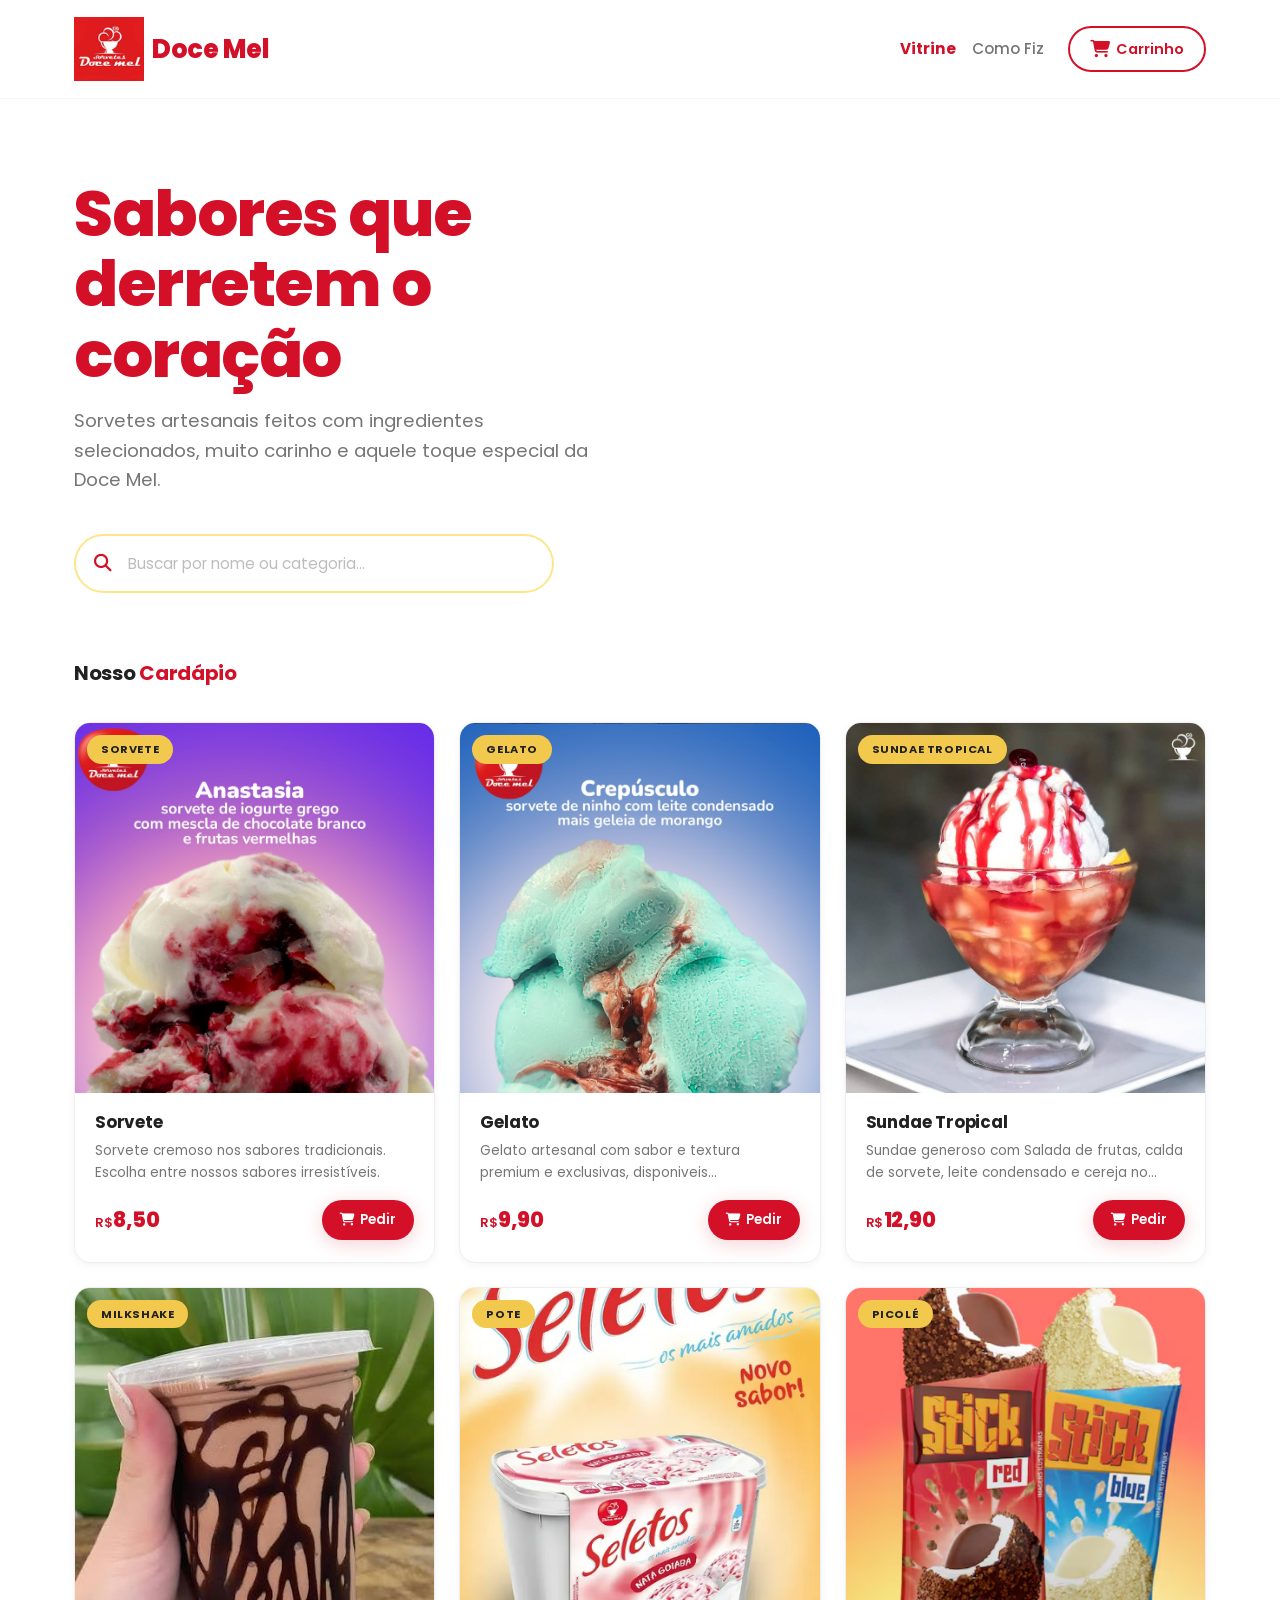
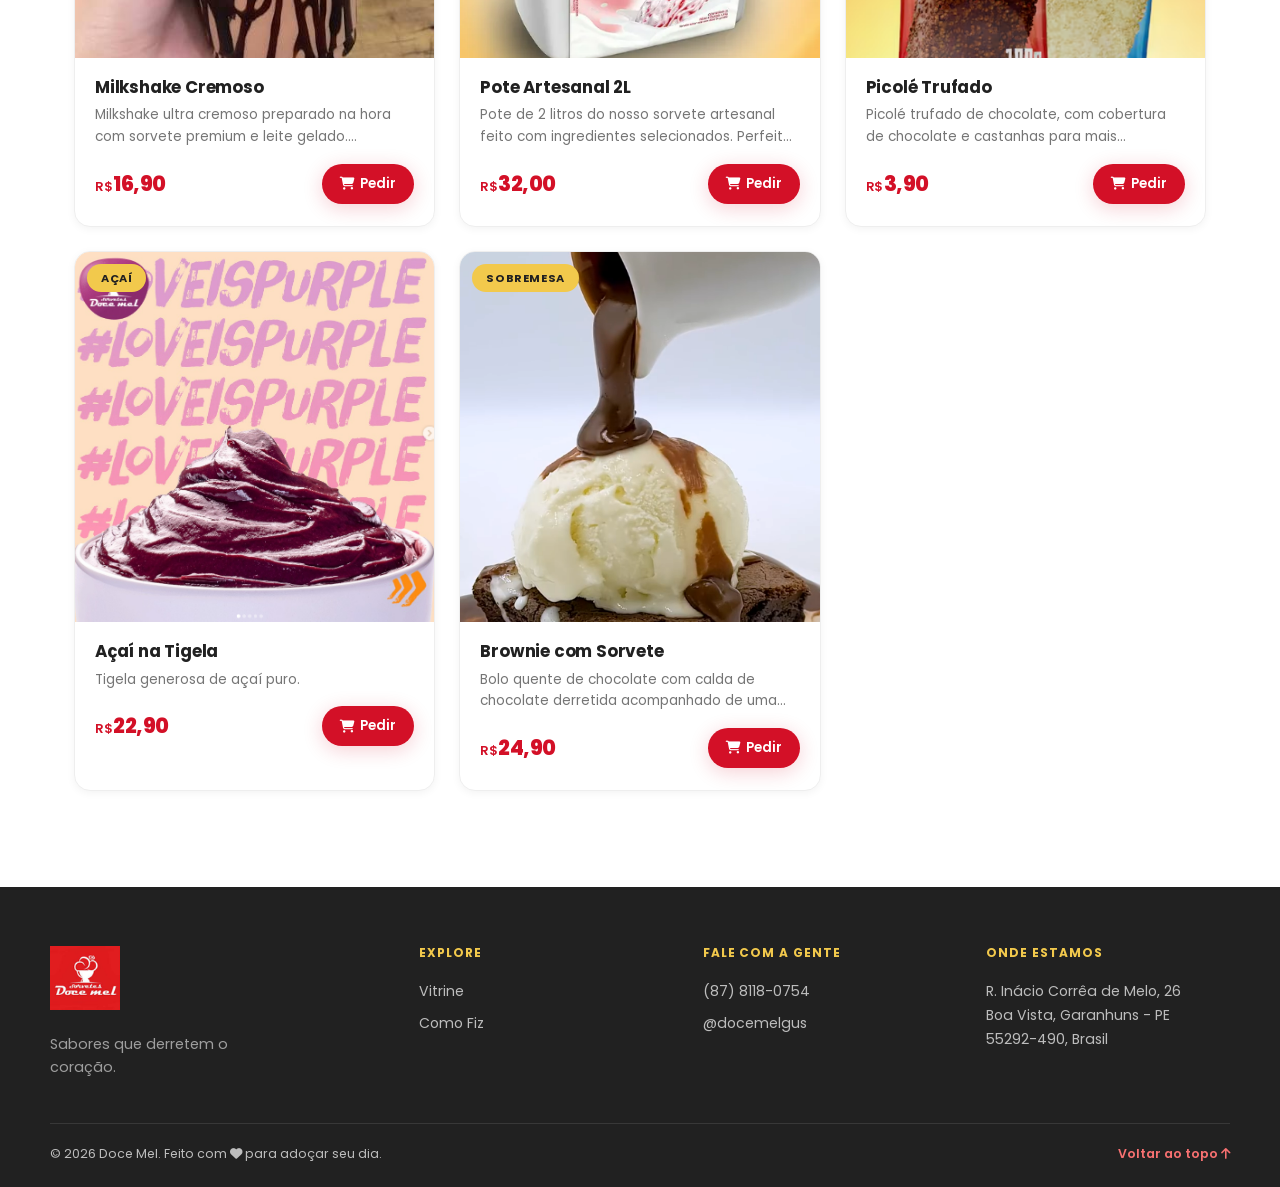
==== commit b4302bc3: "atualizando a arquitetura do projeto dividindo eles em pastas de acordo com seu tipo de arquivo" ====
--- a/index.html
+++ b/index.html
@@ -5,7 +5,6 @@
   <meta charset="UTF-8" />
   <meta name="viewport" content="width=device-width, initial-scale=1.0" />
 
-  <!-- SEO Meta Tags -->
   <title>Doce Mel Sorveteria</title>
   <meta name="description"
     content="Descubra os sorvetes artesanais da Doce Mel. Casquinhas, sundaes, milkshakes e muito mais. Feitos com ingredientes selecionados e muito carinho." />
@@ -17,25 +16,18 @@
   <meta property="og:description" content="Sorvetes artesanais feitos com amor. Conheça nosso cardápio!" />
   <meta property="og:type" content="website" />
 
-  
-  <!-- Favicon -->
   <link rel="icon" type="image/png" href="images/Logo.png" />
   <link rel="stylesheet" href="https://cdnjs.cloudflare.com/ajax/libs/font-awesome/6.5.2/css/all.min.css" />
 
-  <!-- Folha de estilos -->
-  <link rel="stylesheet" href="style.css" />
+  <link rel="stylesheet" href="css/style.css" />
 </head>
 
 <body>
-  <!-- ========================================================
-       HEADER — Branco puro, nav em texto simples, CTA destacado
-       ======================================================== -->
   <header class="header" id="header">
     <div class="header__container">
       <button class="menu-toggle" id="menu-toggle" type="button" aria-label="Abrir menu" aria-expanded="false" aria-controls="main-nav">
         <i class="fa-solid fa-bars" aria-hidden="true"></i>
       </button>
-      <!-- Logo vermelho bold -->
       <a href="index.html" class="header__logo" id="logo">
         <span class="header__logo-icon">
           <img src="images/Logo.png" alt="Logo oficial" class="header__logo-image" />
@@ -54,7 +46,6 @@
           </a>
         </nav>
 
-        <!-- Botão do carrinho como principal CTA (Estilo Outline) -->
         <button class="cart-btn" id="cart-btn" aria-label="Abrir carrinho de compras">
           <span class="cart-btn__icon" aria-hidden="true"><i class="fa-solid fa-cart-shopping"></i></span>
           <span>Carrinho</span>
@@ -65,14 +56,8 @@
   </header>
 
   <main>
-    <!-- ========================================================
-         HERO — Split Layout, Título todo vermelho, Foco no Produto
-         ======================================================== -->
     <section class="hero" id="hero">
       <div class="hero__content">
-        
-
-        <!-- Título principal totalmente vermelho (Contraste alto) -->
         <h1 class="hero__titulo">
           Sabores que derretem o coração
         </h1>
@@ -82,7 +67,6 @@
           muito carinho e aquele toque especial da Doce Mel.
         </p>
         
-        <!-- BUSCA movida para a Hero Section (à esquerda) -->
         <div class="busca__wrapper">
           <span class="busca__icone" aria-hidden="true"><i class="fa-solid fa-magnifying-glass"></i></span>
           <input
@@ -96,30 +80,21 @@
         </div>
       </div>
       
-      <!-- Área visual da direita (PNG Transparente de Alta Qualidade) -->
       <div class="hero__image-container">
         <video autoplay muted loop playsinline class="hero__video" id="hero-video">
           <source src="videos/HeroVideo.mp4" type="video/mp4" />
-         
       </div>
     </section>
 
-    <!-- ========================================================
-         PRODUTOS — Grid dinâmico (JS injeta aqui)
-         ======================================================== -->
     <section class="produtos" id="products-section">
       <h2 class="produtos__titulo-secao">
         Nosso <span>Cardápio</span>
       </h2>
       <div id="products-grid">
-        <!-- Produtos injetados pelo script.js -->
       </div>
     </section>
   </main>
 
-  <!-- ========================================================
-       CARRINHO LATERAL (Drawer)
-       ======================================================== -->
   <div class="cart-overlay" id="cart-overlay"></div>
 
   <aside class="cart-drawer" id="cart-drawer" aria-label="Carrinho de compras">
@@ -141,15 +116,11 @@
     </div>
   </aside>
 
-  <!-- Toast -->
   <div class="toast" id="toast" aria-live="polite">
     <span class="toast__emoji" aria-hidden="true"><i class="fa-solid fa-circle-check"></i></span>
     <span id="toast-message">Item adicionado!</span>
   </div>
 
-  <!-- ========================================================
-       FOOTER
-       ======================================================== -->
   <footer class="footer" id="footer">
     <div class="footer__container">
       <div class="footer__brand">
@@ -179,9 +150,9 @@
     </div>
   </footer>
 
-  <script src="script.js" defer></script>
-  <script src="menu.js" defer></script>
-  <script src="scroll.js" defer></script>
+  <script src="js/script.js" defer></script>
+  <script src="js/menu.js" defer></script>
+  <script src="js/scroll.js" defer></script>
 </body>
 
 </html>
--- a/css/style.css
+++ b/css/style.css
@@ -0,0 +1,1277 @@
+/* ============================================================
+   DOCE MEL — Sorveteria E-commerce
+   Design System: Clean Moderno & Gourmet
+   Paleta: Branco puro · Vermelho vibrante · Amarelo dourado
+   ============================================================ */
+
+/* --- Fonte geométrica moderna via Google Fonts --- */
+@import url('https://fonts.googleapis.com/css2?family=Poppins:wght@300;400;500;600;700;800&display=swap');
+
+/* ============================================================
+   1. DESIGN TOKENS
+   ============================================================ */
+:root {
+  /* Vermelho — cor principal */
+  --red-50:  #fef2f2;
+  --red-100: #fee2e2;
+  --red-200: #fecaca;
+  --red-300: #f87171;
+  --red-400: #ef4444;
+  --red-500: #D31027; /* Vermelho Vibrante/Profundo */
+  --red-600: #C01313;
+  --red-700: #a01010;
+  --red-800: #7f0d0d;
+
+  /* Amarelo dourado — acento mínimo */
+  --gold-100: #fff9e6;
+  --gold-200: #fef0c7;
+  --gold-300: #fde68a;
+  --gold-400: #F2C94C; /* Amarelo Dourado */
+  --gold-500: #e6b800;
+
+  /* Neutros */
+  --white:    #FFFFFF;
+  --gray-50:  #FAFAFA;
+  --gray-100: #F5F5F5;
+  --gray-200: #EEEEEE;
+  --gray-300: #E0E0E0;
+  --gray-400: #BDBDBD;
+  --gray-500: #9E9E9E;
+  --gray-600: #757575;
+  --gray-700: #616161;
+  --gray-800: #424242;
+  --gray-900: #212121;
+
+  /* Tipografia */
+  --font: 'Poppins', sans-serif;
+
+  /* Sombras */
+  --shadow-xs:   0 1px 3px rgba(0, 0, 0, 0.04);
+  --shadow-sm:   0 2px 8px rgba(0, 0, 0, 0.05);
+  --shadow-md:   0 4px 16px rgba(0, 0, 0, 0.07);
+  --shadow-lg:   0 8px 32px rgba(0, 0, 0, 0.08);
+  --shadow-xl:   0 16px 48px rgba(0, 0, 0, 0.10);
+  --shadow-red:  0 4px 20px rgba(211, 16, 39, 0.20);
+  --shadow-red-hover: 0 8px 28px rgba(211, 16, 39, 0.30);
+
+  /* Raios */
+  --r-sm:   8px;
+  --r-md:   12px;
+  --r-lg:   16px;
+  --r-xl:   24px;
+  --r-pill: 9999px;
+
+  /* Transições */
+  --ease:      0.25s cubic-bezier(0.4, 0, 0.2, 1);
+  --ease-out:  0.35s cubic-bezier(0.22, 1, 0.36, 1);
+  --ease-spring: 0.4s cubic-bezier(0.34, 1.56, 0.64, 1);
+
+  /* Layout */
+  --max-w: 1180px;
+  --px:    24px;
+}
+
+/* ============================================================
+   2. RESET
+   ============================================================ */
+*, *::before, *::after {
+  margin: 0;
+  padding: 0;
+  box-sizing: border-box;
+}
+
+html {
+  scroll-behavior: smooth;
+  font-size: 16px;
+}
+
+body {
+  font-family: var(--font);
+  background: var(--white);
+  color: var(--gray-800);
+  line-height: 1.65;
+  -webkit-font-smoothing: antialiased;
+  -moz-osx-font-smoothing: grayscale;
+  overflow-x: hidden;
+}
+
+img { max-width: 100%; display: block; }
+a   { text-decoration: none; color: inherit; }
+ul  { list-style: none; }
+button {
+  font-family: var(--font);
+  cursor: pointer;
+  border: none;
+  background: none;
+}
+
+/* ============================================================
+   3. HEADER
+   ============================================================ */
+.header {
+  position: sticky;
+  top: 0;
+  z-index: 100;
+  background: var(--white);
+  border-bottom: 1px solid var(--gray-100);
+}
+
+.header__container {
+  max-width: var(--max-w);
+  margin: 0 auto;
+  padding: 14px var(--px);
+  display: flex;
+  align-items: center;
+  justify-content: space-between;
+}
+
+/* Logo */
+.header__logo {
+  display: flex;
+  align-items: center;
+  gap: 8px;
+  font-size: 1.6rem;
+  font-weight: 800;
+  color: var(--red-500);
+  letter-spacing: -0.5px;
+  transition: opacity var(--ease);
+}
+.header__logo-image {
+  width: 70px;
+  height: 70px;
+  object-fit: contain;
+}
+
+.header__logo:hover {
+  opacity: 0.85;
+}
+
+.header__logo-icon {
+  font-size: 1.8rem;
+}
+
+/* Área direita (Nav + Carrinho) */
+.header__right {
+  display: flex;
+  align-items: center;
+  gap: 24px;
+}
+
+.menu-toggle {
+  display: none;
+}
+
+/* Nav — Links de texto simples */
+.header__nav {
+  display: flex;
+  align-items: center;
+  gap: 16px;
+}
+
+.header__nav-link {
+  font-size: 0.95rem;
+  font-weight: 500;
+  color: var(--gray-600);
+  transition: color var(--ease);
+}
+
+.header__nav-link:hover {
+  color: var(--red-500);
+}
+
+.header__nav-link--active {
+  color: var(--red-500);
+  font-weight: 700;
+}
+
+/* Botão Carrinho — CTA Outline (Borda vermelha, Fundo branco, Texto vermelho) */
+.cart-btn {
+  position: relative;
+  display: flex;
+  align-items: center;
+  gap: 6px;
+  padding: 8px 20px;
+  background: var(--white);
+  color: var(--red-500);
+  font-size: 0.9rem;
+  font-weight: 600;
+  border: 2px solid var(--red-500);
+  border-radius: var(--r-pill);
+  transition: background var(--ease), color var(--ease), transform var(--ease);
+}
+
+.cart-btn:hover {
+  background: var(--red-50);
+  transform: translateY(-1px);
+}
+
+.cart-btn__icon {
+  font-size: 1.1rem;
+}
+
+.cart-btn__badge {
+  position: absolute;
+  top: -8px;
+  right: -8px;
+  min-width: 22px;
+  height: 22px;
+  padding: 0 6px;
+  display: flex;
+  align-items: center;
+  justify-content: center;
+  background: var(--gold-400);
+  color: var(--gray-900);
+  font-size: 0.72rem;
+  font-weight: 700;
+  border-radius: var(--r-pill);
+  border: 2px solid var(--white);
+  transform: scale(0);
+  transition: transform var(--ease-spring);
+}
+
+.cart-btn__badge--visible {
+  transform: scale(1);
+}
+
+@keyframes cartBounce {
+  0%, 100% { transform: scale(1); }
+  30% { transform: scale(1.15); }
+  60% { transform: scale(0.95); }
+}
+
+.cart-btn--bounce {
+  animation: cartBounce 0.35s ease;
+}
+
+/* ============================================================
+   4. HERO SECTION (SPLIT LAYOUT)
+   ============================================================ */
+.hero {
+  max-width: var(--max-w);
+  margin: 0 auto;
+  padding: 80px var(--px) 64px;
+  display: flex;
+  align-items: center;
+  justify-content: space-between;
+  gap: 24px;
+}
+
+/* Coluna Esquerda: Textos e Busca */
+.hero__content {
+  flex: 1;
+  max-width: 540px;
+  text-align: left;
+}
+
+
+
+/* Título Totalmente Vermelho (Alto contraste) */
+.hero__titulo {
+  font-size: clamp(2.8rem, 5vw, 4.2rem);
+  font-weight: 800;
+  line-height: 1.1;
+  color: var(--red-500); 
+  letter-spacing: -1.5px;
+  margin-bottom: 16px;
+  animation: fadeInUp 0.6s ease-out 0.1s both;
+}
+
+.hero__subtitulo {
+  font-size: clamp(1rem, 1.8vw, 1.15rem);
+  font-weight: 400;
+  color: var(--gray-600);
+  line-height: 1.6;
+  margin-bottom: 40px;
+  animation: fadeInUp 0.6s ease-out 0.25s both;
+}
+
+/* Barra de Busca movida para dentro do Hero */
+.busca__wrapper {
+  position: relative;
+  width: 100%;
+  max-width: 480px;
+  animation: fadeInUp 0.5s ease-out 0.35s both;
+}
+
+.busca__icone {
+  position: absolute;
+  left: 20px;
+  top: 50%;
+  transform: translateY(-50%);
+  font-size: 1.1rem;
+  color: var(--red-500); /* Ícone de lupa vermelho */
+  pointer-events: none;
+  transition: color var(--ease);
+}
+
+.busca__input {
+  width: 100%;
+  padding: 16px 20px 16px 52px;
+  border: 2px solid var(--gold-300); /* Amarelo muito sutil no estado normal */
+  border-radius: var(--r-pill);
+  font-family: var(--font);
+  font-size: 0.95rem;
+  font-weight: 400;
+  color: var(--gray-800);
+  background: var(--white);
+  transition: border-color var(--ease), box-shadow var(--ease);
+  outline: none;
+}
+
+.busca__input::placeholder {
+  color: var(--gray-400);
+}
+
+/* Focus da Busca: Borda fica vermelha principal */
+.busca__input:focus {
+  border-color: var(--red-500);
+  box-shadow: 0 0 0 4px rgba(211, 16, 39, 0.08);
+}
+
+/* Coluna Direita: Imagem de Produto (Apetite Visual) */
+.hero__image-container {
+  flex: 1;
+  display: flex;
+  justify-content: center;
+  align-items: center;
+  animation: fadeIn 0.8s ease-out 0.2s both;
+}
+
+.hero__video {
+  display: block;
+  width: min(100%, 480px);
+  max-width: 100%;
+  height: auto;
+  max-height: 500px;
+  object-fit: contain;
+  filter: drop-shadow(0 20px 30px rgba(0, 0, 0, 0.12));
+   mask-image: radial-gradient(circle, black 60%, transparent 100%);
+  -webkit-mask-image: radial-gradient(circle, black 60%, transparent 100%);
+}
+
+@keyframes fadeIn {
+  from { opacity: 0; }
+  to   { opacity: 1; }
+}
+
+@keyframes fadeInUp {
+  from { opacity: 0; transform: translateY(16px); }
+  to   { opacity: 1; transform: translateY(0); }
+}
+
+/* ============================================================
+   5. GRID DE PRODUTOS
+   ============================================================ */
+.produtos {
+  max-width: var(--max-w);
+  margin: 0 auto;
+  padding: 0 var(--px) 96px;
+}
+
+.produtos__titulo-secao {
+  font-size: 1.25rem;
+  font-weight: 700;
+  color: var(--gray-900);
+  margin-bottom: 32px;
+  letter-spacing: -0.3px;
+}
+
+.produtos__titulo-secao span {
+  color: var(--red-500);
+}
+
+#products-grid {
+  display: grid;
+  grid-template-columns: repeat(auto-fill, minmax(270px, 1fr));
+  gap: 24px;
+}
+
+/* ============================================================
+   6. CARD DE PRODUTO
+   ============================================================ */
+.card {
+  background: var(--white);
+  border-radius: var(--r-lg);
+  overflow: hidden;
+  border: 1px solid var(--gray-200);
+  box-shadow: var(--shadow-sm);
+  transition: transform var(--ease-out), box-shadow var(--ease-out), border-color var(--ease);
+  cursor: default;
+  animation: fadeInCard 0.45s ease-out both;
+  animation-delay: var(--delay, 0s);
+}
+
+@keyframes fadeInCard {
+  from { opacity: 0; transform: translateY(24px); }
+  to   { opacity: 1; transform: translateY(0); }
+}
+
+.card:hover {
+  transform: translateY(-6px);
+  box-shadow: var(--shadow-lg);
+  border-color: var(--gray-300);
+}
+
+/* Imagem */
+.card__imagem-wrapper {
+  position: relative;
+  width: 100%;
+  height: 370px;
+  overflow: hidden;
+  background: var(--gray-100);
+}
+
+.card__imagem {
+  width: 100%;
+  height: 100%;
+  object-fit: cover;
+  transition: transform var(--ease-out);
+}
+
+.card:hover .card__imagem {
+  transform: scale(1.06);
+}
+
+/* Badge de categoria */
+.card__categoria {
+  position: absolute;
+  top: 12px;
+  left: 12px;
+  padding: 5px 14px;
+  background: var(--gold-400);
+  border-radius: var(--r-pill);
+  font-size: 0.7rem;
+  font-weight: 700;
+  color: var(--gray-900);
+  letter-spacing: 0.6px;
+  text-transform: uppercase;
+}
+
+/* Conteúdo */
+.card__conteudo {
+  padding: 18px 20px 22px;
+}
+
+.card__nome {
+  font-size: 1.05rem;
+  font-weight: 700;
+  color: var(--gray-900);
+  margin-bottom: 6px;
+  line-height: 1.35;
+  letter-spacing: -0.2px;
+}
+
+.card__descricao {
+  font-size: 0.85rem;
+  font-weight: 400;
+  color: var(--gray-600);
+  line-height: 1.6;
+  margin-bottom: 16px;
+  display: -webkit-box;
+  -webkit-line-clamp: 2;
+  -webkit-box-orient: vertical;
+  overflow: hidden;
+}
+
+/* Rodapé: preço + botão */
+.card__rodape {
+  display: flex;
+  align-items: center;
+  justify-content: space-between;
+}
+
+.card__preco {
+  font-size: 1.3rem;
+  font-weight: 800;
+  color: var(--red-500);
+  letter-spacing: -0.5px;
+}
+
+.card__preco-cifrao {
+  font-size: 0.8rem;
+  font-weight: 600;
+  margin-right: 1px;
+}
+
+/* Botão Adicionar (Fundo vermelho, texto branco) */
+.card__botao {
+  display: inline-flex;
+  align-items: center;
+  gap: 5px;
+  padding: 10px 18px;
+  background: var(--red-500);
+  color: var(--white);
+  font-size: 0.82rem;
+  font-weight: 600;
+  border-radius: var(--r-pill);
+  cursor: pointer;
+  transition: background var(--ease), transform var(--ease), box-shadow var(--ease);
+  box-shadow: var(--shadow-red);
+}
+
+.card__botao:hover {
+  background: var(--red-600); /* Vermelho mais escuro no :hover */
+  transform: translateY(-1px);
+  box-shadow: var(--shadow-red-hover);
+}
+
+.card__botao:active {
+  transform: translateY(0);
+}
+
+.card__botao--added {
+  background: var(--gold-400) !important;
+  color: var(--gray-900) !important;
+  box-shadow: 0 4px 14px rgba(242, 201, 76, 0.35) !important;
+}
+
+/* ============================================================
+   7. ESTADO VAZIO
+   ============================================================ */
+.vazio {
+  grid-column: 1 / -1;
+  text-align: center;
+  padding: 72px 20px;
+  animation: fadeInUp 0.4s ease-out;
+}
+
+.vazio__icone {
+  font-size: 3.5rem;
+  margin-bottom: 16px;
+}
+
+.vazio__titulo {
+  font-size: 1.2rem;
+  font-weight: 700;
+  color: var(--gray-800);
+  margin-bottom: 6px;
+}
+
+.vazio__texto {
+  font-size: 0.95rem;
+  color: var(--gray-500);
+  font-weight: 400;
+}
+
+/* ============================================================
+   8. CARRINHO LATERAL (Drawer)
+   ============================================================ */
+.cart-overlay {
+  position: fixed;
+  inset: 0;
+  z-index: 200;
+  background: rgba(33, 33, 33, 0.45);
+  backdrop-filter: blur(6px);
+  opacity: 0;
+  visibility: hidden;
+  transition: opacity var(--ease-out), visibility var(--ease-out);
+}
+
+.cart-overlay--open {
+  opacity: 1;
+  visibility: visible;
+}
+
+.cart-drawer {
+  position: fixed;
+  top: 0;
+  right: 0;
+  z-index: 201;
+  width: 400px;
+  max-width: 92vw;
+  height: 100vh;
+  background: var(--white);
+  border-left: 1px solid var(--gray-200);
+  display: flex;
+  flex-direction: column;
+  transform: translateX(100%);
+  transition: transform var(--ease-out);
+}
+
+.cart-drawer--open {
+  transform: translateX(0);
+}
+
+.cart-drawer__header {
+  display: flex;
+  align-items: center;
+  justify-content: space-between;
+  padding: 20px 24px;
+  border-bottom: 1px solid var(--gray-200);
+}
+
+.cart-drawer__titulo {
+  font-size: 1.15rem;
+  font-weight: 700;
+  color: var(--gray-900);
+}
+
+.cart-drawer__fechar {
+  width: 36px;
+  height: 36px;
+  display: flex;
+  align-items: center;
+  justify-content: center;
+  font-size: 1.1rem;
+  color: var(--gray-500);
+  background: var(--gray-100);
+  border-radius: var(--r-pill);
+  transition: background var(--ease), color var(--ease), transform var(--ease);
+}
+
+.cart-drawer__fechar:hover {
+  background: var(--red-50);
+  color: var(--red-500);
+  transform: rotate(90deg);
+}
+
+.cart-drawer__items {
+  flex: 1;
+  overflow-y: auto;
+  padding: 12px 24px;
+}
+
+.cart-drawer__vazio {
+  text-align: center;
+  padding: 56px 16px;
+}
+
+.cart-drawer__vazio-icone {
+  font-size: 3rem;
+  margin-bottom: 12px;
+  opacity: 0.5;
+}
+
+.cart-drawer__vazio-texto {
+  font-size: 0.95rem;
+  color: var(--gray-500);
+  line-height: 1.6;
+}
+
+.cart-item {
+  display: flex;
+  align-items: center;
+  gap: 12px;
+  padding: 14px 0;
+  border-bottom: 1px solid var(--gray-100);
+  animation: fadeInUp 0.3s ease-out;
+}
+
+.cart-item__imagem {
+  width: 56px;
+  height: 56px;
+  border-radius: var(--r-sm);
+  object-fit: cover;
+  flex-shrink: 0;
+}
+
+.cart-item__info {
+  flex: 1;
+  min-width: 0;
+}
+
+.cart-item__nome {
+  font-size: 0.9rem;
+  font-weight: 600;
+  color: var(--gray-800);
+  white-space: nowrap;
+  overflow: hidden;
+  text-overflow: ellipsis;
+}
+
+.cart-item__preco {
+  font-size: 0.85rem;
+  font-weight: 600;
+  color: var(--red-500);
+  margin-top: 2px;
+}
+
+.cart-item__controles {
+  display: flex;
+  align-items: center;
+  gap: 6px;
+  flex-shrink: 0;
+}
+
+.cart-item__qty-btn {
+  width: 30px;
+  height: 30px;
+  display: flex;
+  align-items: center;
+  justify-content: center;
+  font-size: 0.95rem;
+  font-weight: 700;
+  color: var(--gray-700);
+  background: var(--gray-100);
+  border-radius: var(--r-pill);
+  transition: background var(--ease), color var(--ease);
+}
+
+.cart-item__qty-btn:hover {
+  background: var(--red-100);
+  color: var(--red-600);
+}
+
+.cart-item__qty {
+  font-size: 0.9rem;
+  font-weight: 700;
+  color: var(--gray-900);
+  min-width: 18px;
+  text-align: center;
+}
+
+.cart-item__remover {
+  width: 30px;
+  height: 30px;
+  display: flex;
+  align-items: center;
+  justify-content: center;
+  font-size: 0.85rem;
+  color: var(--gray-400);
+  border-radius: var(--r-pill);
+  transition: background var(--ease), color var(--ease);
+  flex-shrink: 0;
+}
+
+.cart-item__remover:hover {
+  background: var(--red-50);
+  color: var(--red-500);
+}
+
+.cart-drawer__footer {
+  padding: 18px 24px 22px;
+  border-top: 1px solid var(--gray-200);
+}
+
+.cart-drawer__total {
+  display: flex;
+  align-items: center;
+  justify-content: space-between;
+  margin-bottom: 14px;
+}
+
+.cart-drawer__total-label {
+  font-size: 0.95rem;
+  font-weight: 500;
+  color: var(--gray-600);
+}
+
+.cart-drawer__total-valor {
+  font-size: 1.4rem;
+  font-weight: 800;
+  color: var(--red-500);
+  letter-spacing: -0.5px;
+}
+
+.cart-drawer__checkout {
+  width: 100%;
+  padding: 14px;
+  background: var(--red-500);
+  color: var(--white);
+  font-size: 0.95rem;
+  font-weight: 700;
+  border-radius: var(--r-md);
+  transition: background var(--ease), transform var(--ease), box-shadow var(--ease);
+  box-shadow: var(--shadow-red);
+}
+
+.cart-drawer__checkout:hover {
+  background: var(--red-600);
+  transform: translateY(-1px);
+  box-shadow: var(--shadow-red-hover);
+}
+
+@keyframes slideOutRight {
+  to { opacity: 0; transform: translateX(24px); }
+}
+
+.cart-item--removing {
+  animation: slideOutRight 0.25s ease-out forwards;
+}
+
+/* ============================================================
+   9. TOAST
+   ============================================================ */
+.toast {
+  position: fixed;
+  bottom: 32px;
+  left: 50%;
+  transform: translateX(-50%) translateY(80px);
+  z-index: 300;
+  padding: 12px 24px;
+  background: var(--gray-900);
+  color: var(--white);
+  font-size: 0.9rem;
+  font-weight: 500;
+  border-radius: var(--r-pill);
+  box-shadow: var(--shadow-xl);
+  opacity: 0;
+  transition: transform var(--ease-spring), opacity 0.3s ease;
+  pointer-events: none;
+}
+
+.toast--show {
+  opacity: 1;
+  transform: translateX(-50%) translateY(0);
+}
+
+.toast__emoji {
+  margin-right: 6px;
+}
+
+/* ============================================================
+   10. FOOTER
+   ============================================================ */
+.footer {
+  background: var(--gray-900);
+  color: var(--gray-400);
+  padding: 56px var(--px) 22px;
+}
+
+.footer__container {
+  max-width: var(--max-w);
+  margin: 0 auto;
+  display: grid;
+  grid-template-columns: 1.35fr repeat(3, 1fr);
+  gap: 40px;
+  padding-bottom: 44px;
+}
+
+.footer__brand {
+  padding-right: 24px;
+}
+
+.footer__logo {
+  display: inline-flex;
+  align-items: center;
+  gap: 10px;
+  color: var(--white);
+  font-size: 1.35rem;
+  font-weight: 800;
+}
+
+.footer__logo span {
+  color: var(--red-300);
+}
+
+.footer__tagline {
+  max-width: 190px;
+  margin-top: 12px;
+  color: var(--gray-500);
+  font-size: 0.9rem;
+  line-height: 1.6;
+}
+
+.footer__column {
+  display: flex;
+  flex-direction: column;
+  align-items: flex-start;
+  gap: 9px;
+}
+
+.footer__heading {
+  margin-bottom: 8px;
+  color: var(--gold-400);
+  font-size: 0.75rem;
+  font-weight: 700;
+  letter-spacing: 0.08em;
+  text-transform: uppercase;
+}
+
+.footer__link {
+  color: var(--gray-400);
+  font-size: 0.88rem;
+  transition: color var(--ease), transform var(--ease);
+}
+
+.footer__link:hover {
+  color: var(--white);
+  transform: translateX(3px);
+}
+
+.footer__address {
+  color: var(--gray-400);
+  font-size: 0.88rem;
+  font-style: normal;
+  line-height: 1.7;
+}
+
+.footer__bottom {
+  max-width: var(--max-w);
+  margin: 0 auto;
+  padding-top: 20px;
+  border-top: 1px solid rgba(255, 255, 255, 0.1);
+  display: flex;
+  align-items: center;
+  justify-content: space-between;
+  gap: 20px;
+  font-size: 0.78rem;
+}
+
+.footer__back-top {
+  color: var(--red-300);
+  font-weight: 600;
+  white-space: nowrap;
+  transition: color var(--ease);
+}
+
+.footer__back-top:hover {
+  color: var(--white);
+}
+
+.footer__texto {
+  font-size: 0.88rem;
+  font-weight: 400;
+}
+
+.footer__texto strong {
+  color: var(--red-300);
+  font-weight: 600;
+}
+
+.footer__emoji {
+  display: inline-block;
+  animation: float 2.5s ease-in-out infinite;
+}
+
+/* ============================================================
+   11. PÁGINA "COMO FIZ"
+   ============================================================ */
+.como-fiz {
+  max-width: 740px;
+  margin: 0 auto;
+  padding: 72px var(--px) 96px;
+}
+
+.como-fiz__titulo {
+  font-size: clamp(2rem, 4vw, 2.8rem);
+  font-weight: 800;
+  color: var(--red-500);
+  margin-bottom: 16px;
+  letter-spacing: -1px;
+  line-height: 1.15;
+  animation: fadeInUp 0.5s ease-out;
+}
+
+.como-fiz__titulo-destaque {
+  color: var(--gold-400);
+}
+
+.como-fiz__descricao {
+  font-size: 1.05rem;
+  font-weight: 400;
+  color: var(--gray-600);
+  line-height: 1.75;
+  margin-bottom: 40px;
+  animation: fadeInUp 0.5s ease-out 0.1s both;
+}
+
+.como-fiz__descricao strong {
+  color: var(--gray-800);
+  font-weight: 600;
+}
+
+.como-fiz__descricao code {
+  background: var(--gray-100);
+  padding: 2px 8px;
+  border-radius: 4px;
+  font-size: 0.9em;
+  color: var(--red-500);
+}
+
+.como-fiz__video-wrapper {
+  position: relative;
+  width: 100%;
+  padding-bottom: 56.25%;
+  border-radius: var(--r-lg);
+  overflow: hidden;
+  border: 1px solid var(--gray-200);
+  background: var(--gray-100);
+  animation: fadeInUp 0.5s ease-out 0.2s both;
+}
+
+.como-fiz__video-wrapper iframe {
+  position: absolute;
+  top: 0;
+  left: 0;
+  width: 100%;
+  height: 100%;
+  border: none;
+}
+
+.como-fiz__video {
+  position: absolute;
+  top: 0;
+  left: 0;
+  width: 100%;
+  height: 100%;
+  border: none;
+}
+
+.como-fiz__techs {
+  display: flex;
+  flex-wrap: wrap;
+  gap: 10px;
+  margin-top: 36px;
+  animation: fadeInUp 0.5s ease-out 0.3s both;
+}
+
+.como-fiz__tech-tag {
+  padding: 7px 16px;
+  background: var(--white);
+  border: 1.5px solid var(--gray-200);
+  border-radius: var(--r-pill);
+  font-size: 0.8rem;
+  font-weight: 600;
+  color: var(--gray-600);
+  transition: border-color var(--ease), color var(--ease), background var(--ease), transform var(--ease);
+}
+
+.como-fiz__tech-tag:hover {
+  border-color: var(--red-500);
+  color: var(--red-500);
+  background: var(--red-50);
+  transform: translateY(-2px);
+}
+
+/* ============================================================
+   12. RESPONSIVIDADE (Mobile First - Ajustes para telas menores)
+   ============================================================ */
+
+/* Tablets */
+@media (max-width: 768px) {
+  .footer__container {
+    grid-template-columns: repeat(2, 1fr);
+    gap: 32px 24px;
+  }
+
+  .footer__brand {
+    grid-column: 1 / -1;
+    padding-right: 0;
+  }
+
+  .hero {
+    flex-direction: column-reverse; /* Imagem no topo em telas menores */
+    text-align: center;
+    padding: 40px var(--px) 40px;
+    gap: 20px;
+  }
+
+  .hero__content {
+    max-width: 100%;
+    text-align: center;
+  }
+
+  .busca__wrapper {
+    margin: 0 auto;
+  }
+
+  .hero__image-container {
+    justify-content: center;
+  }
+
+  .hero__image {
+    max-height: 350px;
+  }
+
+  #products-grid {
+    grid-template-columns: repeat(auto-fill, minmax(230px, 1fr));
+    gap: 18px;
+  }
+
+  .header__container {
+    flex-wrap: wrap;
+    gap: 10px;
+  }
+
+  .header__right {
+    gap: 16px;
+  }
+
+  .cart-drawer {
+    width: 100vw;
+    max-width: 100vw;
+  }
+
+  .header__container {
+    position: relative;
+    justify-content: center;
+    min-height: 76px;
+  }
+
+  .menu-toggle {
+    position: absolute;
+    left: var(--px);
+    top: 50%;
+    z-index: 2;
+    display: inline-flex;
+    align-items: center;
+    justify-content: center;
+    width: 40px;
+    height: 40px;
+    color: var(--red-500);
+    font-size: 1.25rem;
+    border-radius: var(--r-sm);
+    transition: background var(--ease), color var(--ease);
+    transform: translateY(-50%);
+  }
+
+  .menu-toggle:hover,
+  .menu-toggle:focus-visible {
+    background: var(--red-50);
+    color: var(--red-700);
+    outline: none;
+  }
+
+  .header__logo {
+    font-size: 0;
+  }
+
+  .header__logo-image {
+    width: 54px;
+    height: 54px;
+  }
+
+  .header__right {
+    position: static;
+    gap: 0;
+  }
+
+  .header__nav {
+    position: absolute;
+    top: 100%;
+    right: 0;
+    left: 0;
+    z-index: 10;
+    display: none;
+    flex-direction: column;
+    align-items: stretch;
+    gap: 0;
+    padding: 8px var(--px) 12px;
+    background: var(--white);
+    border-bottom: 1px solid var(--gray-200);
+    box-shadow: var(--shadow-md);
+  }
+
+  .header__nav.header__nav--open {
+    display: flex;
+  }
+
+  .header__nav-link {
+    padding: 12px 4px;
+    font-size: 0.95rem;
+  }
+
+  .cart-btn {
+    padding: 8px 14px;
+  }
+}
+
+/* Mobile */
+@media (max-width: 480px) {
+  :root {
+    --px: 16px;
+  }
+
+  .hero__titulo {
+    font-size: 2.2rem;
+    letter-spacing: -0.8px;
+  }
+
+  .hero__subtitulo {
+    font-size: 0.95rem;
+  }
+
+  .hero {
+    padding: 32px var(--px);
+    gap: 20px;
+  }
+
+  .footer {
+    padding-top: 44px;
+  }
+
+  .footer__container {
+    grid-template-columns: 1fr;
+    gap: 28px;
+    padding-bottom: 32px;
+  }
+
+  .footer__brand,
+  .footer__column {
+    grid-column: auto;
+  }
+
+  .footer__bottom {
+    align-items: flex-start;
+    flex-direction: column;
+    gap: 10px;
+  }
+  
+  .hero__video {
+    max-height: 280px;
+  }
+
+  #products-grid {
+    grid-template-columns: 1fr;
+    gap: 16px;
+  }
+
+  .busca__input {
+    padding: 13px 18px 13px 46px;
+    font-size: 0.9rem;
+  }
+
+  .card__conteudo {
+    padding: 14px 16px 18px;
+  }
+
+  .cart-btn span:not(.cart-btn__icon):not(.cart-btn__badge) {
+    display: none;
+  }
+
+  .cart-btn {
+    padding: 8px 14px;
+  }
+
+  .como-fiz__titulo {
+    font-size: 1.8rem;
+  }
+}
+
+/* ============================================================
+   13. SKELETONS & ACESSIBILIDADE
+   ============================================================ */
+.skeleton {
+  background: linear-gradient(90deg, var(--gray-100) 25%, var(--gray-200) 50%, var(--gray-100) 75%);
+  background-size: 200% 100%;
+  animation: shimmer 1.5s infinite;
+  border-radius: var(--r-lg);
+}
+
+@keyframes shimmer {
+  0% { background-position: -200% 0; }
+  100% { background-position: 200% 0; }
+}
+
+.skeleton-card {
+  height: 380px;
+}
+
+@media (prefers-reduced-motion: reduce) {
+  *, *::before, *::after {
+    animation-duration: 0.01ms !important;
+    animation-iteration-count: 1 !important;
+    transition-duration: 0.01ms !important;
+  }
+}
+
+:focus-visible {
+  outline: 2.5px solid var(--red-500);
+  outline-offset: 2px;
+  border-radius: var(--r-sm);
+}
+
+body.cart-open {
+  overflow: hidden;
+}
